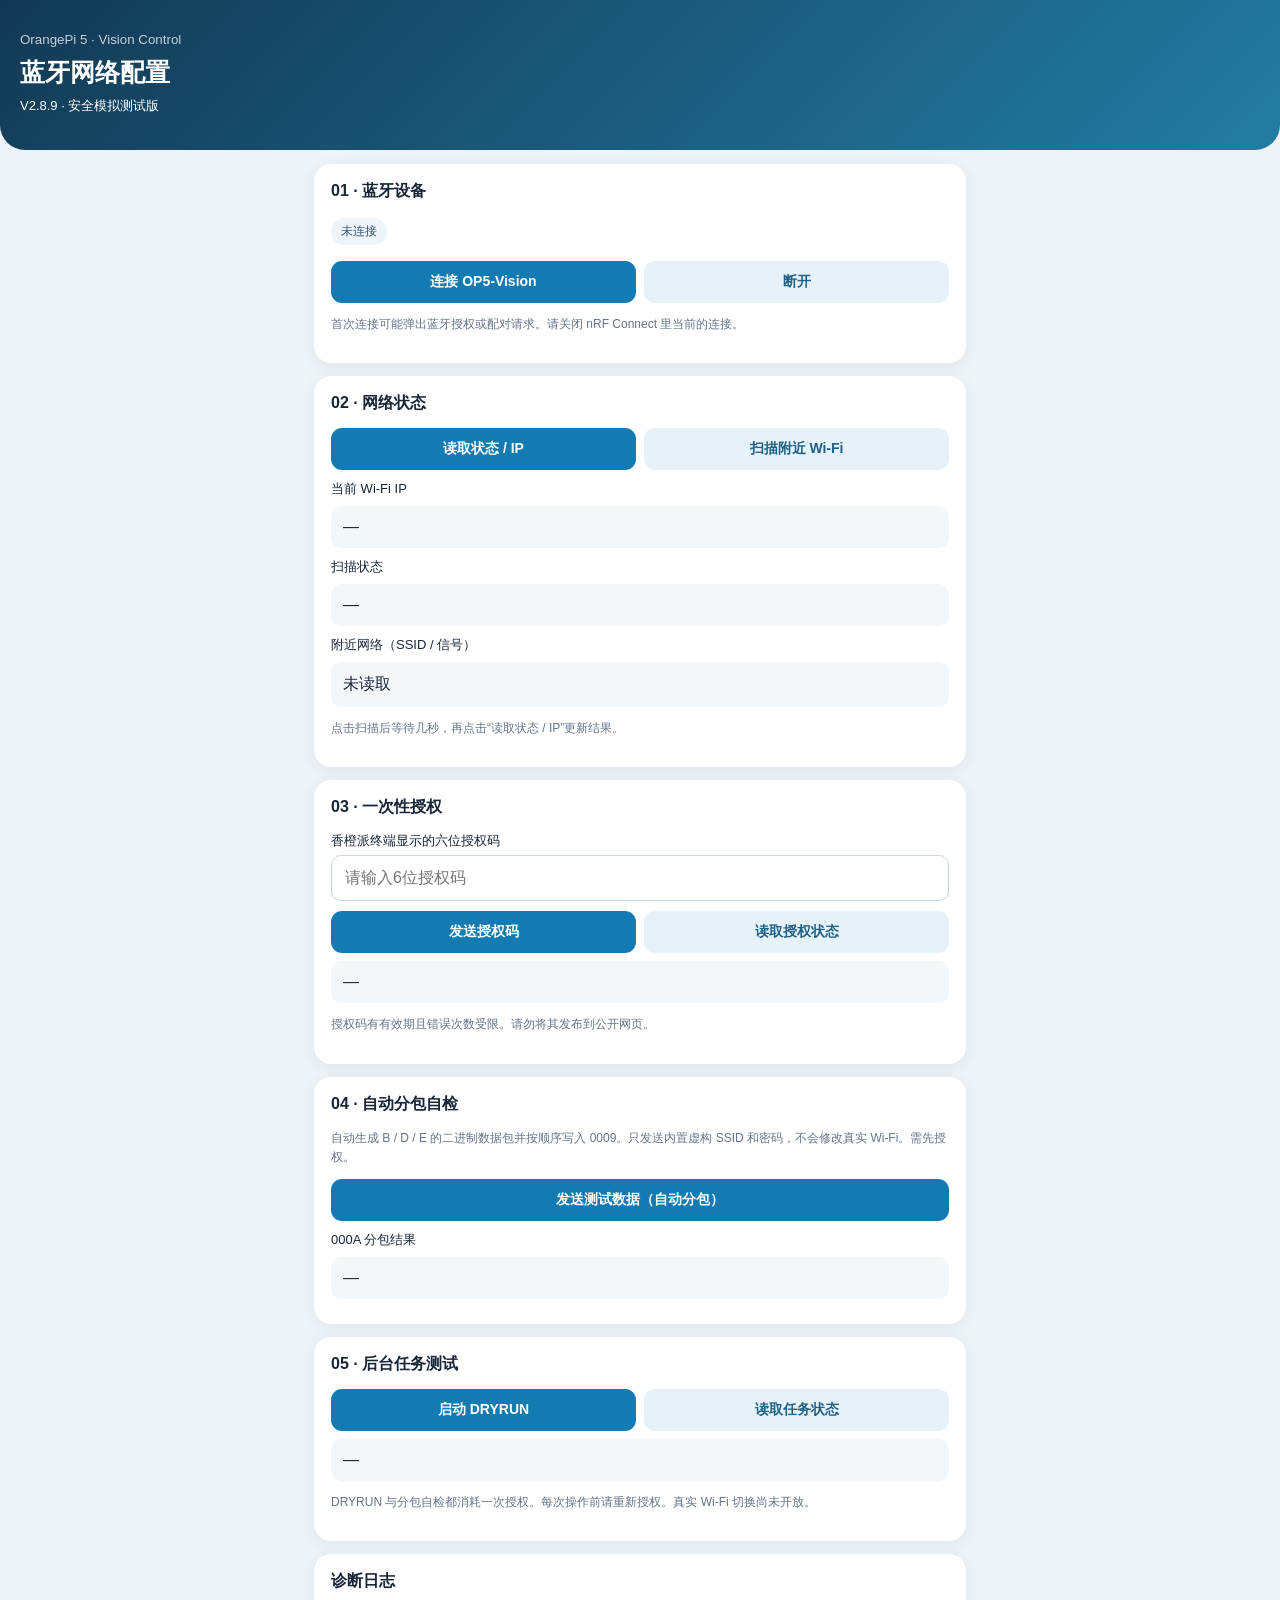
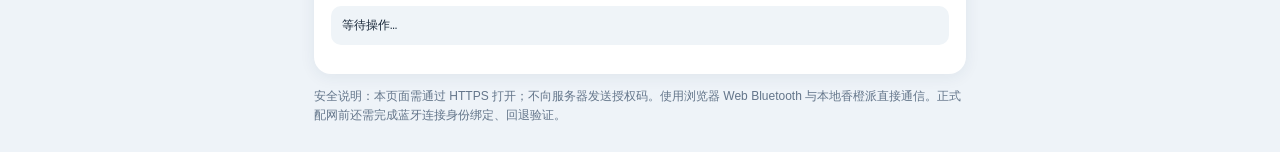
==== index.html @ 4aeab5ee "Add files via upload" ====
<!doctype html><html lang="zh-CN"><head><meta charset="utf-8"><meta name="viewport" content="width=device-width,initial-scale=1,viewport-fit=cover"><title>OP5 Vision · BLE 配网测试</title><style>
:root{font-family:-apple-system,BlinkMacSystemFont,'Segoe UI',sans-serif;background:#eef3f8;color:#172638}*{box-sizing:border-box}body{margin:0}.top{background:linear-gradient(135deg,#123954,#247ca4);color:white;padding:30px 20px 35px;border-radius:0 0 25px 25px}.top small{opacity:.75}.top h1{margin:8px 0;font-size:25px}.wrap{padding:14px;max-width:680px;margin:auto}.card{background:white;border-radius:17px;padding:17px;margin-bottom:13px;box-shadow:0 3px 16px #163b5c12}h2{font-size:16px;margin:0 0 14px}.muted{font-size:12px;color:#63758a;line-height:1.6}.status{display:inline-block;background:#eef4f9;color:#315574;padding:5px 10px;border-radius:25px;font-size:12px}.field{background:#f4f7fa;border-radius:10px;padding:12px;margin:8px 0;word-break:break-all}label{display:block;font-size:13px;margin:10px 0 5px}input{padding:13px;border:1px solid #cbd8e2;border-radius:10px;width:100%;font-size:16px}button{border:0;background:#147bb2;color:#fff;border-radius:11px;padding:12px 14px;font-weight:600;font-size:14px;cursor:pointer}button:disabled{opacity:.43}button.alt{background:#e7f1f8;color:#1f6187}button.full{width:100%}.row{display:flex;gap:8px;flex-wrap:wrap}.row button{flex:1;min-width:110px}.net{padding:11px 0;border-bottom:1px solid #e9eff5;font-size:14px}.net:last-child{border:0}pre{white-space:pre-wrap;word-break:break-word;font-size:12px;max-height:160px;overflow:auto;background:#eff4f8;padding:11px;border-radius:10px}.small{font-size:13px}.warn{color:#a15608}.ok{color:#11745a}</style></head><body><header class="top"><small>OrangePi 5 · Vision Control</small><h1>蓝牙网络配置</h1><div class="small">V2.8.9 · 安全模拟测试版</div></header><main class="wrap">
<section class="card"><h2>01 · 蓝牙设备</h2><p><span class="status" id="bleState">未连接</span></p><div class="row"><button id="connect">连接 OP5-Vision</button><button class="alt" id="disconnect">断开</button></div><p class="muted">首次连接可能弹出蓝牙授权或配对请求。请关闭 nRF Connect 里当前的连接。</p></section>
<section class="card"><h2>02 · 网络状态</h2><div class="row"><button id="refresh">读取状态 / IP</button><button class="alt" id="scan">扫描附近 Wi-Fi</button></div><label>当前 Wi-Fi IP</label><div class="field" id="ip">—</div><label>扫描状态</label><div class="field" id="scanStatus">—</div><label>附近网络（SSID / 信号）</label><div class="field" id="networks">未读取</div><p class="muted">点击扫描后等待几秒，再点击“读取状态 / IP”更新结果。</p></section>
<section class="card"><h2>03 · 一次性授权</h2><label>香橙派终端显示的六位授权码</label><input type="text" inputmode="numeric" maxlength="6" id="pin" placeholder="请输入6位授权码" autocomplete="off"><div class="row" style="margin-top:10px"><button id="authorize">发送授权码</button><button class="alt" id="authcheck">读取授权状态</button></div><div class="field" id="authState">—</div><p class="muted">授权码有有效期且错误次数受限。请勿将其发布到公开网页。</p></section>
<section class="card"><h2>04 · 自动分包自检</h2><p class="muted">自动生成 B / D / E 的二进制数据包并按顺序写入 0009。只发送内置虚构 SSID 和密码，不会修改真实 Wi-Fi。需先授权。</p><button class="full" id="transfer">发送测试数据（自动分包）</button><label>000A 分包结果</label><div class="field" id="transferState">—</div></section>
<section class="card"><h2>05 · 后台任务测试</h2><div class="row"><button id="dryrun">启动 DRYRUN</button><button class="alt" id="jobcheck">读取任务状态</button></div><div class="field" id="jobState">—</div><p class="muted">DRYRUN 与分包自检都消耗一次授权。每次操作前请重新授权。真实 Wi-Fi 切换尚未开放。</p></section>
<section class="card"><h2>诊断日志</h2><pre id="log">等待操作…</pre></section>
<p class="muted">安全说明：本页面需通过 HTTPS 打开；不向服务器发送授权码。使用浏览器 Web Bluetooth 与本地香橙派直接通信。正式配网前还需完成蓝牙连接身份绑定、回退验证。</p>
</main><script>
'use strict';const BASE='-8425-4DC7-A5E2-1BC3D6620021';const uuid=i=>'E74E'+i.toString(16).toUpperCase().padStart(4,'0')+BASE;const te=new TextEncoder(),td=new TextDecoder();let device=null,server=null,svc=null,chars={};const el=id=>document.getElementById(id);function log(s){const p=el('log');p.textContent=`${new Date().toLocaleTimeString()}  ${s}\n`+p.textContent.slice(0,4200)}function err(e){log('错误: '+(e?.message||e));}function need(){if(!server?.connected)throw Error('请先连接蓝牙')}async function ch(i){need();if(!chars[i])chars[i]=await svc.getCharacteristic(uuid(i));return chars[i]}
async function read(i){const x=await ch(i),v=await x.readValue();return td.decode(new Uint8Array(v.buffer,v.byteOffset,v.byteLength))}async function write(i,data){const x=await ch(i);if(x.writeValueWithResponse)await x.writeValueWithResponse(data);else await x.writeValue(data)}async function run(fn){try{await fn()}catch(e){err(e)}}
el('connect').onclick=()=>run(async()=>{if(!navigator.bluetooth)throw Error('当前浏览器不支持 Web Bluetooth。请用 Bluefy 并通过 HTTPS 打开本页面');device=await navigator.bluetooth.requestDevice({filters:[{namePrefix:'OP5'}],optionalServices:[uuid(1)]});device.addEventListener('gattserverdisconnected',()=>{el('bleState').textContent='已断开';chars={};server=null;log('设备已断开')});server=await device.gatt.connect();svc=await server.getPrimaryService(uuid(1));chars={};el('bleState').textContent='已连接：'+(device.name||'OP5');log('蓝牙连接成功')});el('disconnect').onclick=()=>{device?.gatt?.disconnect()};
async function refresh(){el('ip').textContent=await read(13);el('scanStatus').textContent=await read(8);el('authState').textContent=await read(12);el('jobState').textContent=await read(14);let data=await read(5);try{let nets=JSON.parse(data);el('networks').textContent=nets.length?nets.map(x=>`${x.ssid||'隐藏网络'} · ${x.signal??'—'}% · ${x.security||''}`).join('\n'):'没有扫描结果'}catch(e){el('networks').textContent=data}log('状态与网络读取完成')};el('refresh').onclick=()=>run(refresh);
el('scan').onclick=()=>run(async()=>{await write(7,te.encode('SCAN'));el('scanStatus').textContent='SCANNING';log('已发送 SCAN');await new Promise(r=>setTimeout(r,4000));await refresh()});
el('authorize').onclick=()=>run(async()=>{let code=el('pin').value.trim();if(!/^\d{6}$/.test(code))throw Error('请输入6位数字');await write(11,te.encode(code));el('pin').value='';el('authState').textContent=await read(12);log('授权状态：'+el('authState').textContent)});el('authcheck').onclick=()=>run(async()=>{el('authState').textContent=await read(12);log('授权状态：'+el('authState').textContent)});
function packU32(n){return [(n>>>24)&255,(n>>>16)&255,(n>>>8)&255,n&255]}async function sha8(bytes){if(!crypto.subtle)throw Error('当前页面不是安全环境（需 HTTPS）');return new Uint8Array(await crypto.subtle.digest('SHA-256',bytes)).slice(0,8)}
el('transfer').onclick=()=>run(async()=>{const payload=te.encode('{"ssid":"Test-Network","password":"TestPassword123"}');const sid=(crypto.getRandomValues(new Uint32Array(1))[0])>>>0;const head=packU32(sid);const begin=new Uint8Array([66,...head,(payload.length>>8)&255,payload.length&255]);let b=el('transfer');b.disabled=true;try{await write(9,begin);log('BEGIN 已发送');for(let pos=0,seq=0;pos<payload.length;pos+=13,seq++){const packet=new Uint8Array([68,...head,(seq>>8)&255,seq&255,...payload.slice(pos,pos+13)]);await write(9,packet);log('DATA '+seq+' 已发送')}await write(9,new Uint8Array([69,...head,...await sha8(payload)]));let result=await read(10);el('transferState').textContent=result;log('传输结果：'+result)}finally{b.disabled=false}});
el('dryrun').onclick=()=>run(async()=>{await write(15,te.encode('DRYRUN'));log('DRYRUN 已发起');await new Promise(r=>setTimeout(r,5500));el('jobState').textContent=await read(14);log('后台状态：'+el('jobState').textContent)});el('jobcheck').onclick=()=>run(async()=>{el('jobState').textContent=await read(14);log('后台状态：'+el('jobState').textContent)});
</script></body></html>
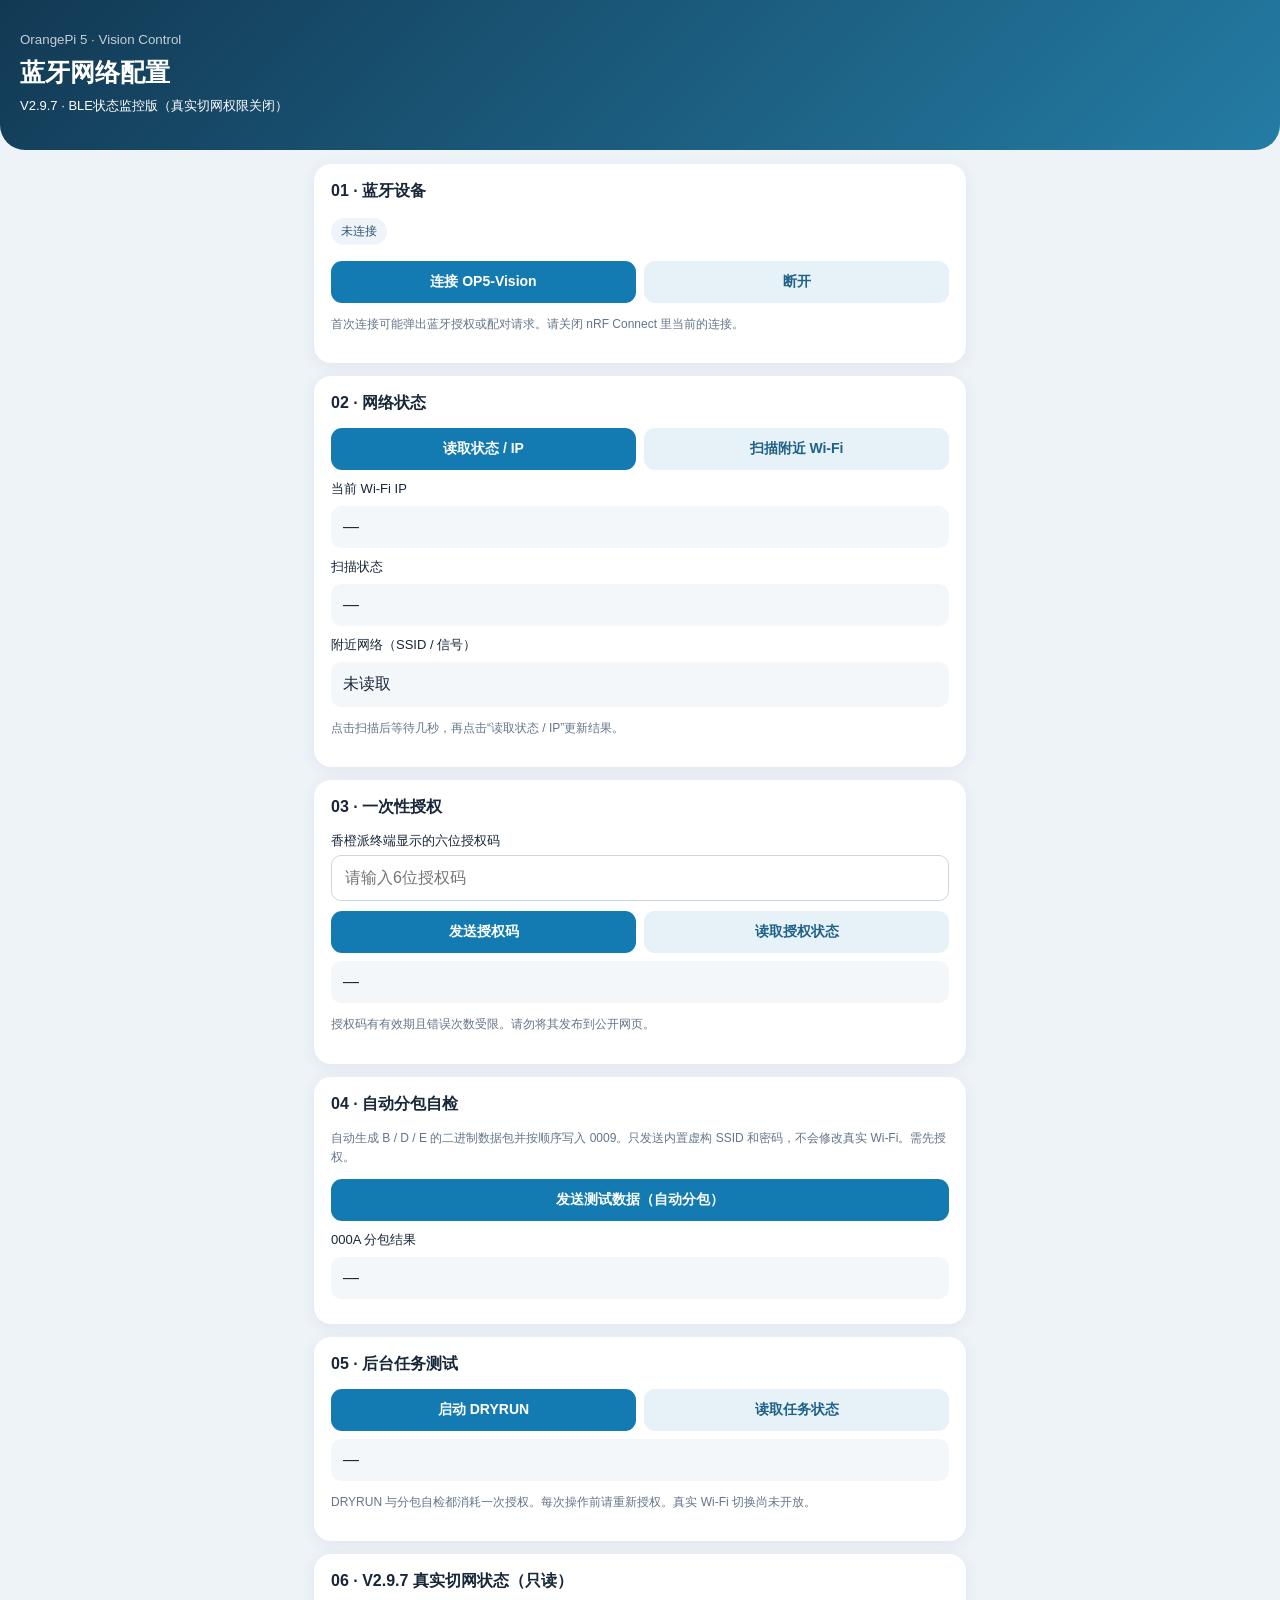
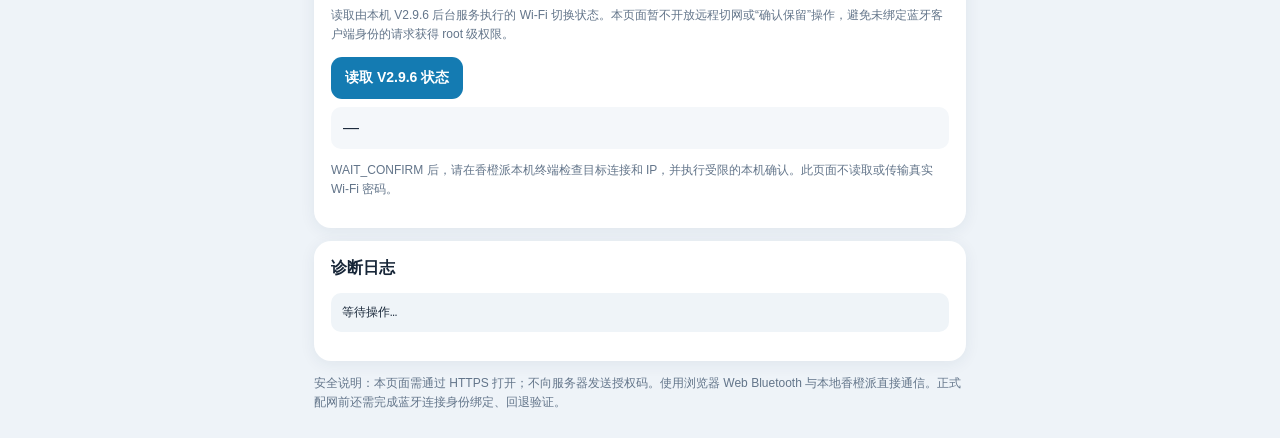
==== commit 761300b6: "Add files via upload" ====
--- a/index.html
+++ b/index.html
@@ -1,20 +1,22 @@
 <!doctype html><html lang="zh-CN"><head><meta charset="utf-8"><meta name="viewport" content="width=device-width,initial-scale=1,viewport-fit=cover"><title>OP5 Vision · BLE 配网测试</title><style>
-:root{font-family:-apple-system,BlinkMacSystemFont,'Segoe UI',sans-serif;background:#eef3f8;color:#172638}*{box-sizing:border-box}body{margin:0}.top{background:linear-gradient(135deg,#123954,#247ca4);color:white;padding:30px 20px 35px;border-radius:0 0 25px 25px}.top small{opacity:.75}.top h1{margin:8px 0;font-size:25px}.wrap{padding:14px;max-width:680px;margin:auto}.card{background:white;border-radius:17px;padding:17px;margin-bottom:13px;box-shadow:0 3px 16px #163b5c12}h2{font-size:16px;margin:0 0 14px}.muted{font-size:12px;color:#63758a;line-height:1.6}.status{display:inline-block;background:#eef4f9;color:#315574;padding:5px 10px;border-radius:25px;font-size:12px}.field{background:#f4f7fa;border-radius:10px;padding:12px;margin:8px 0;word-break:break-all}label{display:block;font-size:13px;margin:10px 0 5px}input{padding:13px;border:1px solid #cbd8e2;border-radius:10px;width:100%;font-size:16px}button{border:0;background:#147bb2;color:#fff;border-radius:11px;padding:12px 14px;font-weight:600;font-size:14px;cursor:pointer}button:disabled{opacity:.43}button.alt{background:#e7f1f8;color:#1f6187}button.full{width:100%}.row{display:flex;gap:8px;flex-wrap:wrap}.row button{flex:1;min-width:110px}.net{padding:11px 0;border-bottom:1px solid #e9eff5;font-size:14px}.net:last-child{border:0}pre{white-space:pre-wrap;word-break:break-word;font-size:12px;max-height:160px;overflow:auto;background:#eff4f8;padding:11px;border-radius:10px}.small{font-size:13px}.warn{color:#a15608}.ok{color:#11745a}</style></head><body><header class="top"><small>OrangePi 5 · Vision Control</small><h1>蓝牙网络配置</h1><div class="small">V2.8.9 · 安全模拟测试版</div></header><main class="wrap">
+:root{font-family:-apple-system,BlinkMacSystemFont,'Segoe UI',sans-serif;background:#eef3f8;color:#172638}*{box-sizing:border-box}body{margin:0}.top{background:linear-gradient(135deg,#123954,#247ca4);color:white;padding:30px 20px 35px;border-radius:0 0 25px 25px}.top small{opacity:.75}.top h1{margin:8px 0;font-size:25px}.wrap{padding:14px;max-width:680px;margin:auto}.card{background:white;border-radius:17px;padding:17px;margin-bottom:13px;box-shadow:0 3px 16px #163b5c12}h2{font-size:16px;margin:0 0 14px}.muted{font-size:12px;color:#63758a;line-height:1.6}.status{display:inline-block;background:#eef4f9;color:#315574;padding:5px 10px;border-radius:25px;font-size:12px}.field{background:#f4f7fa;border-radius:10px;padding:12px;margin:8px 0;word-break:break-all}label{display:block;font-size:13px;margin:10px 0 5px}input{padding:13px;border:1px solid #cbd8e2;border-radius:10px;width:100%;font-size:16px}button{border:0;background:#147bb2;color:#fff;border-radius:11px;padding:12px 14px;font-weight:600;font-size:14px;cursor:pointer}button:disabled{opacity:.43}button.alt{background:#e7f1f8;color:#1f6187}button.full{width:100%}.row{display:flex;gap:8px;flex-wrap:wrap}.row button{flex:1;min-width:110px}.net{padding:11px 0;border-bottom:1px solid #e9eff5;font-size:14px}.net:last-child{border:0}pre{white-space:pre-wrap;word-break:break-word;font-size:12px;max-height:160px;overflow:auto;background:#eff4f8;padding:11px;border-radius:10px}.small{font-size:13px}.warn{color:#a15608}.ok{color:#11745a}</style></head><body><header class="top"><small>OrangePi 5 · Vision Control</small><h1>蓝牙网络配置</h1><div class="small">V2.9.7 · BLE状态监控版（真实切网权限关闭）</div></header><main class="wrap">
 <section class="card"><h2>01 · 蓝牙设备</h2><p><span class="status" id="bleState">未连接</span></p><div class="row"><button id="connect">连接 OP5-Vision</button><button class="alt" id="disconnect">断开</button></div><p class="muted">首次连接可能弹出蓝牙授权或配对请求。请关闭 nRF Connect 里当前的连接。</p></section>
 <section class="card"><h2>02 · 网络状态</h2><div class="row"><button id="refresh">读取状态 / IP</button><button class="alt" id="scan">扫描附近 Wi-Fi</button></div><label>当前 Wi-Fi IP</label><div class="field" id="ip">—</div><label>扫描状态</label><div class="field" id="scanStatus">—</div><label>附近网络（SSID / 信号）</label><div class="field" id="networks">未读取</div><p class="muted">点击扫描后等待几秒，再点击“读取状态 / IP”更新结果。</p></section>
 <section class="card"><h2>03 · 一次性授权</h2><label>香橙派终端显示的六位授权码</label><input type="text" inputmode="numeric" maxlength="6" id="pin" placeholder="请输入6位授权码" autocomplete="off"><div class="row" style="margin-top:10px"><button id="authorize">发送授权码</button><button class="alt" id="authcheck">读取授权状态</button></div><div class="field" id="authState">—</div><p class="muted">授权码有有效期且错误次数受限。请勿将其发布到公开网页。</p></section>
 <section class="card"><h2>04 · 自动分包自检</h2><p class="muted">自动生成 B / D / E 的二进制数据包并按顺序写入 0009。只发送内置虚构 SSID 和密码，不会修改真实 Wi-Fi。需先授权。</p><button class="full" id="transfer">发送测试数据（自动分包）</button><label>000A 分包结果</label><div class="field" id="transferState">—</div></section>
 <section class="card"><h2>05 · 后台任务测试</h2><div class="row"><button id="dryrun">启动 DRYRUN</button><button class="alt" id="jobcheck">读取任务状态</button></div><div class="field" id="jobState">—</div><p class="muted">DRYRUN 与分包自检都消耗一次授权。每次操作前请重新授权。真实 Wi-Fi 切换尚未开放。</p></section>
+<section class="card"><h2>06 · V2.9.7 真实切网状态（只读）</h2><p class="muted">读取由本机 V2.9.6 后台服务执行的 Wi-Fi 切换状态。本页面暂不开放远程切网或“确认保留”操作，避免未绑定蓝牙客户端身份的请求获得 root 级权限。</p><button id="v296check">读取 V2.9.6 状态</button><div class="field" id="v296State">—</div><p class="muted">WAIT_CONFIRM 后，请在香橙派本机终端检查目标连接和 IP，并执行受限的本机确认。此页面不读取或传输真实 Wi-Fi 密码。</p></section>
 <section class="card"><h2>诊断日志</h2><pre id="log">等待操作…</pre></section>
 <p class="muted">安全说明：本页面需通过 HTTPS 打开；不向服务器发送授权码。使用浏览器 Web Bluetooth 与本地香橙派直接通信。正式配网前还需完成蓝牙连接身份绑定、回退验证。</p>
 </main><script>
 'use strict';const BASE='-8425-4DC7-A5E2-1BC3D6620021';const uuid=i=>'E74E'+i.toString(16).toUpperCase().padStart(4,'0')+BASE;const te=new TextEncoder(),td=new TextDecoder();let device=null,server=null,svc=null,chars={};const el=id=>document.getElementById(id);function log(s){const p=el('log');p.textContent=`${new Date().toLocaleTimeString()}  ${s}\n`+p.textContent.slice(0,4200)}function err(e){log('错误: '+(e?.message||e));}function need(){if(!server?.connected)throw Error('请先连接蓝牙')}async function ch(i){need();if(!chars[i])chars[i]=await svc.getCharacteristic(uuid(i));return chars[i]}
 async function read(i){const x=await ch(i),v=await x.readValue();return td.decode(new Uint8Array(v.buffer,v.byteOffset,v.byteLength))}async function write(i,data){const x=await ch(i);if(x.writeValueWithResponse)await x.writeValueWithResponse(data);else await x.writeValue(data)}async function run(fn){try{await fn()}catch(e){err(e)}}
-el('connect').onclick=()=>run(async()=>{if(!navigator.bluetooth)throw Error('当前浏览器不支持 Web Bluetooth。请用 Bluefy 并通过 HTTPS 打开本页面');device=await navigator.bluetooth.requestDevice({filters:[{namePrefix:'OP5'}],optionalServices:[uuid(1)]});device.addEventListener('gattserverdisconnected',()=>{el('bleState').textContent='已断开';chars={};server=null;log('设备已断开')});server=await device.gatt.connect();svc=await server.getPrimaryService(uuid(1));chars={};el('bleState').textContent='已连接：'+(device.name||'OP5');log('蓝牙连接成功')});el('disconnect').onclick=()=>{device?.gatt?.disconnect()};
+el('connect').onclick=()=>run(async()=>{if(!navigator.bluetooth)throw Error('当前浏览器不支持 Web Bluetooth。请用 Bluefy 并通过 HTTPS 打开本页面');device=await navigator.bluetooth.requestDevice({acceptAllDevices:true,optionalServices:[uuid(1)]});device.addEventListener('gattserverdisconnected',()=>{el('bleState').textContent='已断开';chars={};server=null;log('设备已断开')});server=await device.gatt.connect();svc=await server.getPrimaryService(uuid(1));chars={};el('bleState').textContent='已连接：'+(device.name||'OP5');log('蓝牙连接成功')});el('disconnect').onclick=()=>{device?.gatt?.disconnect()};
 async function refresh(){el('ip').textContent=await read(13);el('scanStatus').textContent=await read(8);el('authState').textContent=await read(12);el('jobState').textContent=await read(14);let data=await read(5);try{let nets=JSON.parse(data);el('networks').textContent=nets.length?nets.map(x=>`${x.ssid||'隐藏网络'} · ${x.signal??'—'}% · ${x.security||''}`).join('\n'):'没有扫描结果'}catch(e){el('networks').textContent=data}log('状态与网络读取完成')};el('refresh').onclick=()=>run(refresh);
 el('scan').onclick=()=>run(async()=>{await write(7,te.encode('SCAN'));el('scanStatus').textContent='SCANNING';log('已发送 SCAN');await new Promise(r=>setTimeout(r,4000));await refresh()});
 el('authorize').onclick=()=>run(async()=>{let code=el('pin').value.trim();if(!/^\d{6}$/.test(code))throw Error('请输入6位数字');await write(11,te.encode(code));el('pin').value='';el('authState').textContent=await read(12);log('授权状态：'+el('authState').textContent)});el('authcheck').onclick=()=>run(async()=>{el('authState').textContent=await read(12);log('授权状态：'+el('authState').textContent)});
 function packU32(n){return [(n>>>24)&255,(n>>>16)&255,(n>>>8)&255,n&255]}async function sha8(bytes){if(!crypto.subtle)throw Error('当前页面不是安全环境（需 HTTPS）');return new Uint8Array(await crypto.subtle.digest('SHA-256',bytes)).slice(0,8)}
 el('transfer').onclick=()=>run(async()=>{const payload=te.encode('{"ssid":"Test-Network","password":"TestPassword123"}');const sid=(crypto.getRandomValues(new Uint32Array(1))[0])>>>0;const head=packU32(sid);const begin=new Uint8Array([66,...head,(payload.length>>8)&255,payload.length&255]);let b=el('transfer');b.disabled=true;try{await write(9,begin);log('BEGIN 已发送');for(let pos=0,seq=0;pos<payload.length;pos+=13,seq++){const packet=new Uint8Array([68,...head,(seq>>8)&255,seq&255,...payload.slice(pos,pos+13)]);await write(9,packet);log('DATA '+seq+' 已发送')}await write(9,new Uint8Array([69,...head,...await sha8(payload)]));let result=await read(10);el('transferState').textContent=result;log('传输结果：'+result)}finally{b.disabled=false}});
 el('dryrun').onclick=()=>run(async()=>{await write(15,te.encode('DRYRUN'));log('DRYRUN 已发起');await new Promise(r=>setTimeout(r,5500));el('jobState').textContent=await read(14);log('后台状态：'+el('jobState').textContent)});el('jobcheck').onclick=()=>run(async()=>{el('jobState').textContent=await read(14);log('后台状态：'+el('jobState').textContent)});
+el('v296check').onclick=()=>run(async()=>{const result=await read(16);el('v296State').textContent=result;log('V2.9.6 状态：'+result)});
 </script></body></html>
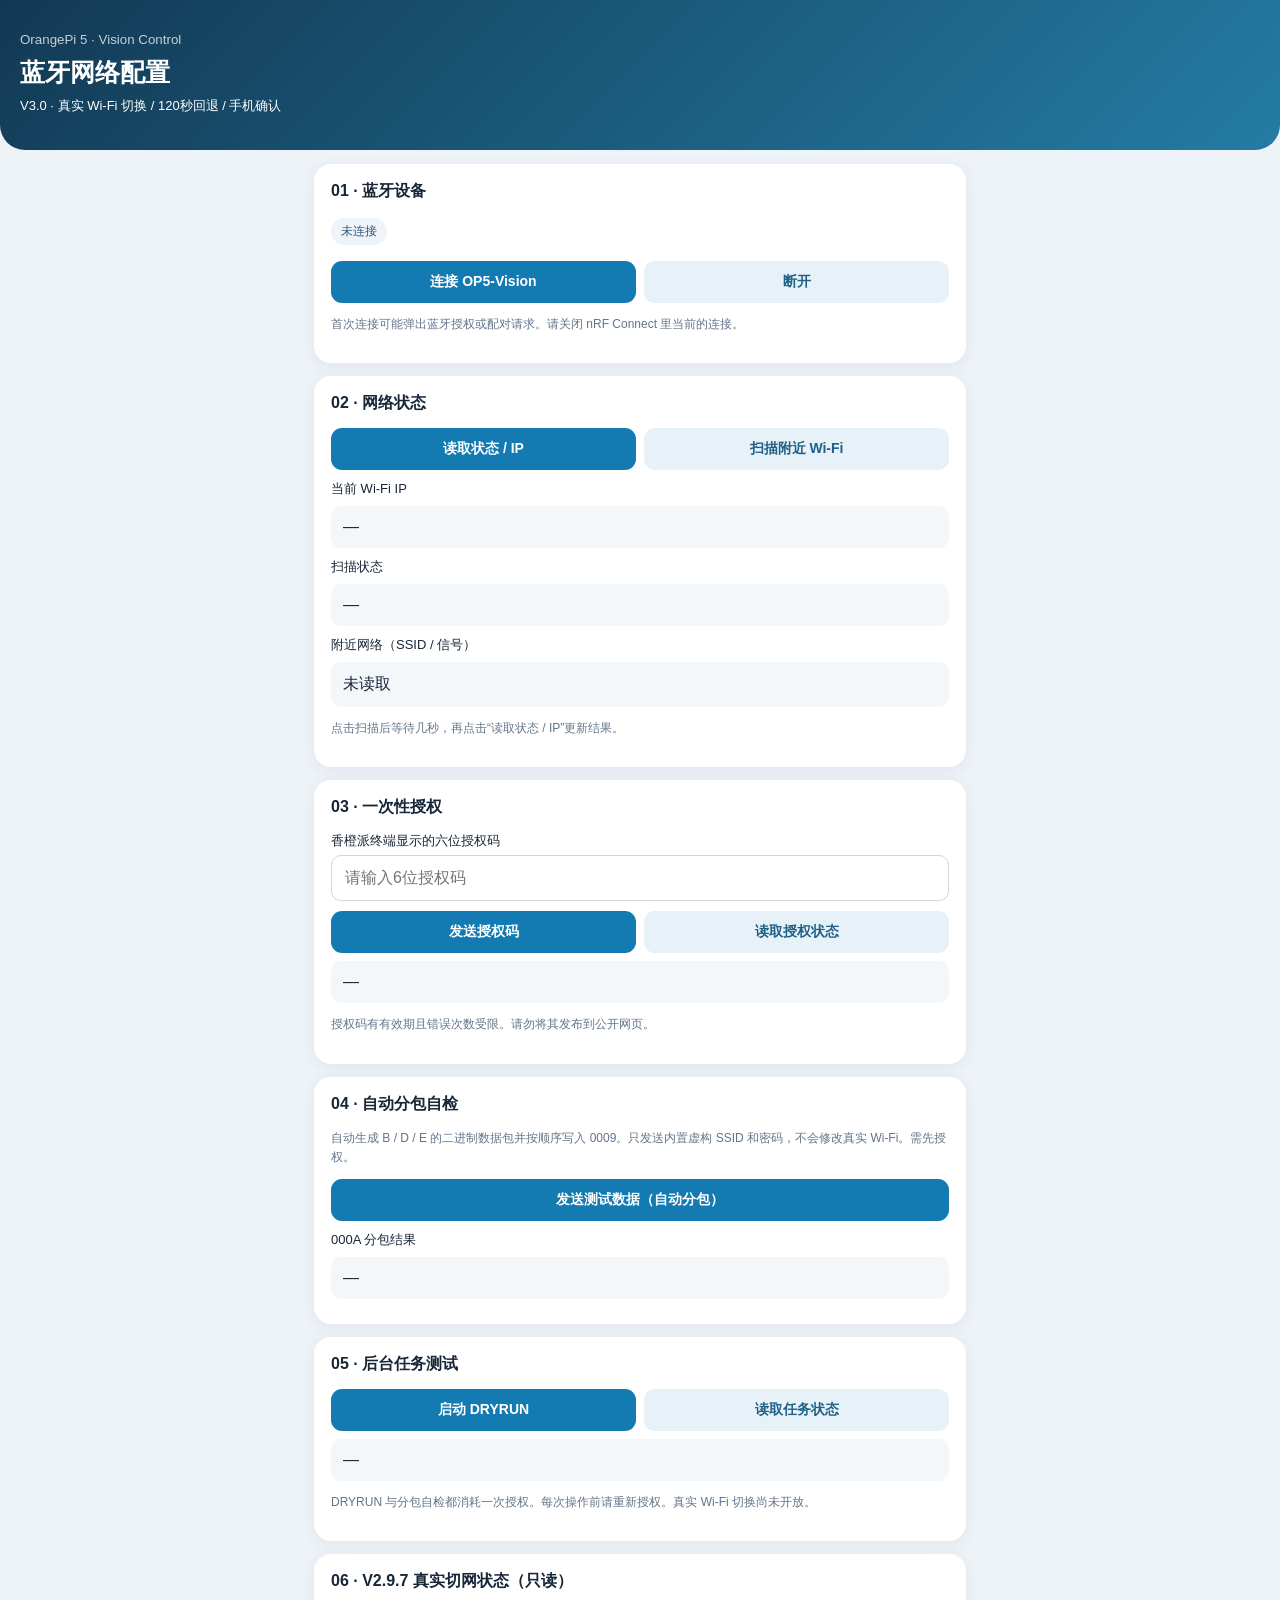
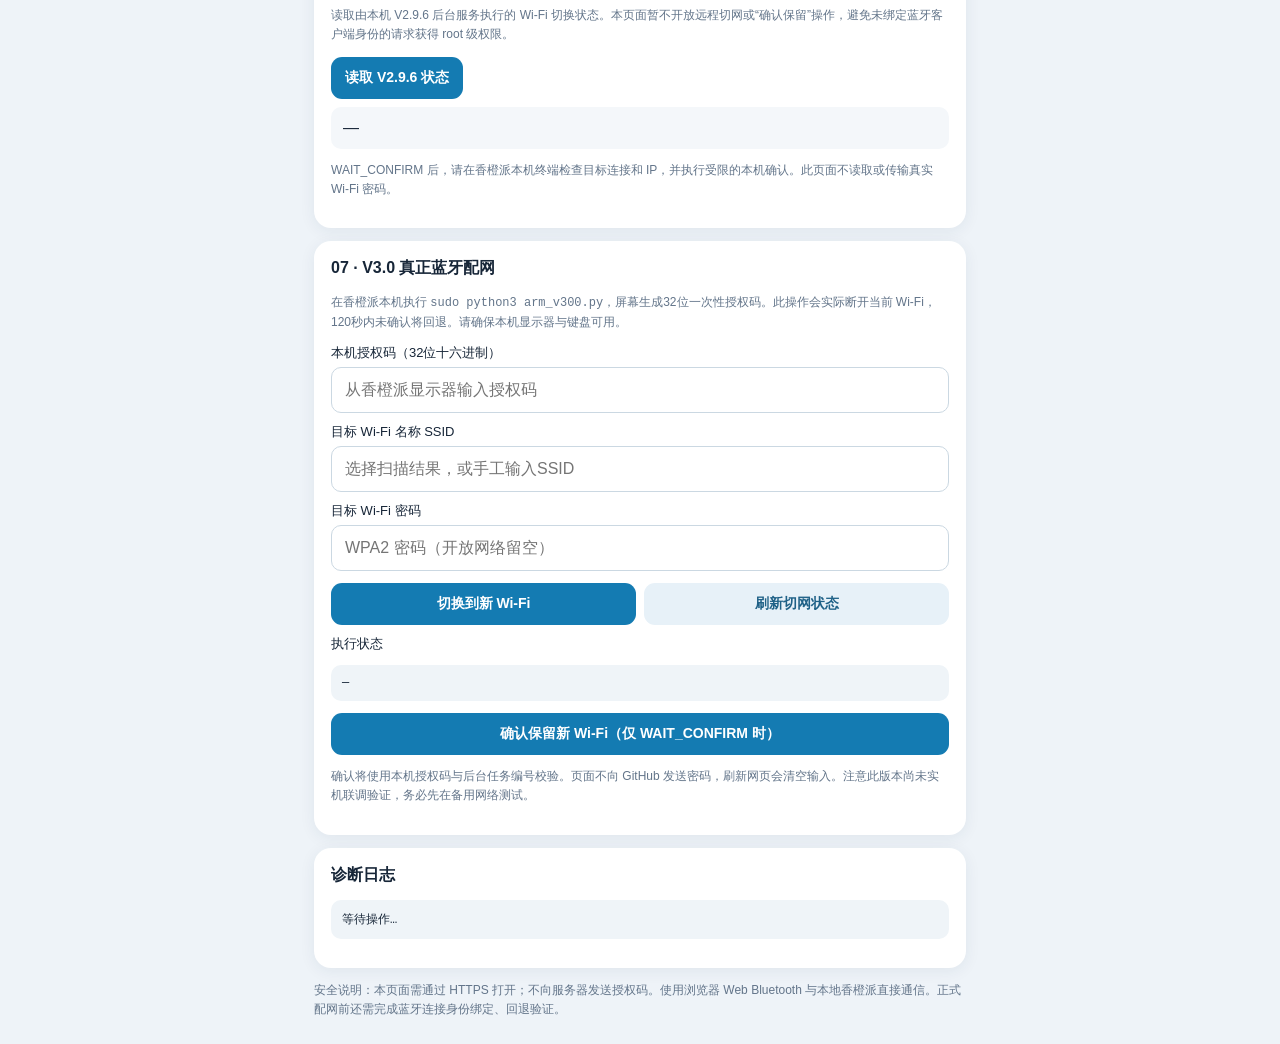
==== commit 4bfd8a3a: "Add files via upload" ====
--- a/index.html
+++ b/index.html
@@ -1,11 +1,12 @@
-<!doctype html><html lang="zh-CN"><head><meta charset="utf-8"><meta name="viewport" content="width=device-width,initial-scale=1,viewport-fit=cover"><title>OP5 Vision · BLE 配网测试</title><style>
-:root{font-family:-apple-system,BlinkMacSystemFont,'Segoe UI',sans-serif;background:#eef3f8;color:#172638}*{box-sizing:border-box}body{margin:0}.top{background:linear-gradient(135deg,#123954,#247ca4);color:white;padding:30px 20px 35px;border-radius:0 0 25px 25px}.top small{opacity:.75}.top h1{margin:8px 0;font-size:25px}.wrap{padding:14px;max-width:680px;margin:auto}.card{background:white;border-radius:17px;padding:17px;margin-bottom:13px;box-shadow:0 3px 16px #163b5c12}h2{font-size:16px;margin:0 0 14px}.muted{font-size:12px;color:#63758a;line-height:1.6}.status{display:inline-block;background:#eef4f9;color:#315574;padding:5px 10px;border-radius:25px;font-size:12px}.field{background:#f4f7fa;border-radius:10px;padding:12px;margin:8px 0;word-break:break-all}label{display:block;font-size:13px;margin:10px 0 5px}input{padding:13px;border:1px solid #cbd8e2;border-radius:10px;width:100%;font-size:16px}button{border:0;background:#147bb2;color:#fff;border-radius:11px;padding:12px 14px;font-weight:600;font-size:14px;cursor:pointer}button:disabled{opacity:.43}button.alt{background:#e7f1f8;color:#1f6187}button.full{width:100%}.row{display:flex;gap:8px;flex-wrap:wrap}.row button{flex:1;min-width:110px}.net{padding:11px 0;border-bottom:1px solid #e9eff5;font-size:14px}.net:last-child{border:0}pre{white-space:pre-wrap;word-break:break-word;font-size:12px;max-height:160px;overflow:auto;background:#eff4f8;padding:11px;border-radius:10px}.small{font-size:13px}.warn{color:#a15608}.ok{color:#11745a}</style></head><body><header class="top"><small>OrangePi 5 · Vision Control</small><h1>蓝牙网络配置</h1><div class="small">V2.9.7 · BLE状态监控版（真实切网权限关闭）</div></header><main class="wrap">
+<!doctype html><html lang="zh-CN"><head><meta charset="utf-8"><meta name="viewport" content="width=device-width,initial-scale=1,viewport-fit=cover"><title>OP5 Vision · Wi-Fi 蓝牙配网 V3.0</title><style>
+:root{font-family:-apple-system,BlinkMacSystemFont,'Segoe UI',sans-serif;background:#eef3f8;color:#172638}*{box-sizing:border-box}body{margin:0}.top{background:linear-gradient(135deg,#123954,#247ca4);color:white;padding:30px 20px 35px;border-radius:0 0 25px 25px}.top small{opacity:.75}.top h1{margin:8px 0;font-size:25px}.wrap{padding:14px;max-width:680px;margin:auto}.card{background:white;border-radius:17px;padding:17px;margin-bottom:13px;box-shadow:0 3px 16px #163b5c12}h2{font-size:16px;margin:0 0 14px}.muted{font-size:12px;color:#63758a;line-height:1.6}.status{display:inline-block;background:#eef4f9;color:#315574;padding:5px 10px;border-radius:25px;font-size:12px}.field{background:#f4f7fa;border-radius:10px;padding:12px;margin:8px 0;word-break:break-all}label{display:block;font-size:13px;margin:10px 0 5px}input{padding:13px;border:1px solid #cbd8e2;border-radius:10px;width:100%;font-size:16px}button{border:0;background:#147bb2;color:#fff;border-radius:11px;padding:12px 14px;font-weight:600;font-size:14px;cursor:pointer}button:disabled{opacity:.43}button.alt{background:#e7f1f8;color:#1f6187}button.full{width:100%}.row{display:flex;gap:8px;flex-wrap:wrap}.row button{flex:1;min-width:110px}.net{padding:11px 0;border-bottom:1px solid #e9eff5;font-size:14px}.net:last-child{border:0}pre{white-space:pre-wrap;word-break:break-word;font-size:12px;max-height:160px;overflow:auto;background:#eff4f8;padding:11px;border-radius:10px}.small{font-size:13px}.warn{color:#a15608}.ok{color:#11745a}</style></head><body><header class="top"><small>OrangePi 5 · Vision Control</small><h1>蓝牙网络配置</h1><div class="small">V3.0 · 真实 Wi-Fi 切换 / 120秒回退 / 手机确认</div></header><main class="wrap">
 <section class="card"><h2>01 · 蓝牙设备</h2><p><span class="status" id="bleState">未连接</span></p><div class="row"><button id="connect">连接 OP5-Vision</button><button class="alt" id="disconnect">断开</button></div><p class="muted">首次连接可能弹出蓝牙授权或配对请求。请关闭 nRF Connect 里当前的连接。</p></section>
 <section class="card"><h2>02 · 网络状态</h2><div class="row"><button id="refresh">读取状态 / IP</button><button class="alt" id="scan">扫描附近 Wi-Fi</button></div><label>当前 Wi-Fi IP</label><div class="field" id="ip">—</div><label>扫描状态</label><div class="field" id="scanStatus">—</div><label>附近网络（SSID / 信号）</label><div class="field" id="networks">未读取</div><p class="muted">点击扫描后等待几秒，再点击“读取状态 / IP”更新结果。</p></section>
 <section class="card"><h2>03 · 一次性授权</h2><label>香橙派终端显示的六位授权码</label><input type="text" inputmode="numeric" maxlength="6" id="pin" placeholder="请输入6位授权码" autocomplete="off"><div class="row" style="margin-top:10px"><button id="authorize">发送授权码</button><button class="alt" id="authcheck">读取授权状态</button></div><div class="field" id="authState">—</div><p class="muted">授权码有有效期且错误次数受限。请勿将其发布到公开网页。</p></section>
 <section class="card"><h2>04 · 自动分包自检</h2><p class="muted">自动生成 B / D / E 的二进制数据包并按顺序写入 0009。只发送内置虚构 SSID 和密码，不会修改真实 Wi-Fi。需先授权。</p><button class="full" id="transfer">发送测试数据（自动分包）</button><label>000A 分包结果</label><div class="field" id="transferState">—</div></section>
 <section class="card"><h2>05 · 后台任务测试</h2><div class="row"><button id="dryrun">启动 DRYRUN</button><button class="alt" id="jobcheck">读取任务状态</button></div><div class="field" id="jobState">—</div><p class="muted">DRYRUN 与分包自检都消耗一次授权。每次操作前请重新授权。真实 Wi-Fi 切换尚未开放。</p></section>
 <section class="card"><h2>06 · V2.9.7 真实切网状态（只读）</h2><p class="muted">读取由本机 V2.9.6 后台服务执行的 Wi-Fi 切换状态。本页面暂不开放远程切网或“确认保留”操作，避免未绑定蓝牙客户端身份的请求获得 root 级权限。</p><button id="v296check">读取 V2.9.6 状态</button><div class="field" id="v296State">—</div><p class="muted">WAIT_CONFIRM 后，请在香橙派本机终端检查目标连接和 IP，并执行受限的本机确认。此页面不读取或传输真实 Wi-Fi 密码。</p></section>
+<section class="card"><h2>07 · V3.0 真正蓝牙配网</h2><p class="muted">在香橙派本机执行 <code>sudo python3 arm_v300.py</code>，屏幕生成32位一次性授权码。此操作会实际断开当前 Wi-Fi，120秒内未确认将回退。请确保本机显示器与键盘可用。</p><label>本机授权码（32位十六进制）</label><input id="v3token" autocomplete="off" autocapitalize="off" maxlength="32" placeholder="从香橙派显示器输入授权码"><label>目标 Wi-Fi 名称 SSID</label><input id="v3ssid" placeholder="选择扫描结果，或手工输入SSID" autocomplete="off"><label>目标 Wi-Fi 密码</label><input id="v3pass" type="password" autocomplete="off" placeholder="WPA2 密码（开放网络留空）"><div class="row" style="margin-top:12px"><button id="v3connect">切换到新 Wi-Fi</button><button class="alt" id="v3status">刷新切网状态</button></div><label>执行状态</label><pre id="v3result">—</pre><button class="full" id="v3confirm">确认保留新 Wi-Fi（仅 WAIT_CONFIRM 时）</button><p class="muted">确认将使用本机授权码与后台任务编号校验。页面不向 GitHub 发送密码，刷新网页会清空输入。注意此版本尚未实机联调验证，务必先在备用网络测试。</p></section>
 <section class="card"><h2>诊断日志</h2><pre id="log">等待操作…</pre></section>
 <p class="muted">安全说明：本页面需通过 HTTPS 打开；不向服务器发送授权码。使用浏览器 Web Bluetooth 与本地香橙派直接通信。正式配网前还需完成蓝牙连接身份绑定、回退验证。</p>
 </main><script>
@@ -19,4 +20,34 @@
 el('transfer').onclick=()=>run(async()=>{const payload=te.encode('{"ssid":"Test-Network","password":"TestPassword123"}');const sid=(crypto.getRandomValues(new Uint32Array(1))[0])>>>0;const head=packU32(sid);const begin=new Uint8Array([66,...head,(payload.length>>8)&255,payload.length&255]);let b=el('transfer');b.disabled=true;try{await write(9,begin);log('BEGIN 已发送');for(let pos=0,seq=0;pos<payload.length;pos+=13,seq++){const packet=new Uint8Array([68,...head,(seq>>8)&255,seq&255,...payload.slice(pos,pos+13)]);await write(9,packet);log('DATA '+seq+' 已发送')}await write(9,new Uint8Array([69,...head,...await sha8(payload)]));let result=await read(10);el('transferState').textContent=result;log('传输结果：'+result)}finally{b.disabled=false}});
 el('dryrun').onclick=()=>run(async()=>{await write(15,te.encode('DRYRUN'));log('DRYRUN 已发起');await new Promise(r=>setTimeout(r,5500));el('jobState').textContent=await read(14);log('后台状态：'+el('jobState').textContent)});el('jobcheck').onclick=()=>run(async()=>{el('jobState').textContent=await read(14);log('后台状态：'+el('jobState').textContent)});
 el('v296check').onclick=()=>run(async()=>{const result=await read(16);el('v296State').textContent=result;log('V2.9.6 状态：'+result)});
+
+// V3.0 BLE Wi-Fi provision uses small binary packets compatible with default BLE MTU.
+async function v3send(obj){
+ const payload=te.encode(JSON.stringify(obj));if(payload.length>512)throw Error('配网数据过长');
+ const sid=crypto.getRandomValues(new Uint32Array(1))[0]>>>0,head=packU32(sid);
+ await write(17,new Uint8Array([66,...head,(payload.length>>8)&255,payload.length&255]));
+ for(let pos=0,seq=0;pos<payload.length;pos+=12,seq++){
+  await write(17,new Uint8Array([68,...head,(seq>>8)&255,seq&255,...payload.slice(pos,pos+12)]));
+ }
+ await write(17,new Uint8Array([69,...head,...await sha8(payload)]));
+ return await read(18);
+}
+function v3auth(){let t=el('v3token').value.trim().toLowerCase();if(!/^[a-f0-9]{32}$/.test(t))throw Error('请先在香橙派本机生成32位授权码');return t}
+async function v3status(){let x=await read(19);el('v3result').textContent=x;log('Wi-Fi状态：'+x);return JSON.parse(x)}
+el('v3connect').onclick=()=>run(async()=>{
+ const ssid=el('v3ssid').value.trim(),password=el('v3pass').value,t=v3auth();
+ if(!ssid||te.encode(ssid).length>32)throw Error('SSID字节长度必须为1到32');
+ if(password&&(password.length<8||password.length>63))throw Error('密码长度不正确');
+ if(!confirm('确认切换香橙派 Wi-Fi 到 '+ssid+'？120秒未确认将自动回退。'))return;
+ const button=el('v3connect');button.disabled=true;
+ try{const res=await v3send({action:'CONNECT',ssid,password,token:t});el('v3pass').value='';log('指令接收：'+res);await v3status();}
+ finally{button.disabled=false;el('v3pass').value=''}
+});
+el('v3status').onclick=()=>run(v3status);
+el('v3confirm').onclick=()=>run(async()=>{
+ const st=await v3status();if(st.state!=='WAIT_CONFIRM')throw Error('当前不是 WAIT_CONFIRM，不可确认');
+ if(!confirm('确认保留新 Wi-Fi？请先检查新 IP 和网络可用性。'))return;
+ const res=await v3send({action:'CONFIRM',token:v3auth()});log('确认请求：'+res);
+ await new Promise(r=>setTimeout(r,1400));await v3status();
+});
 </script></body></html>
